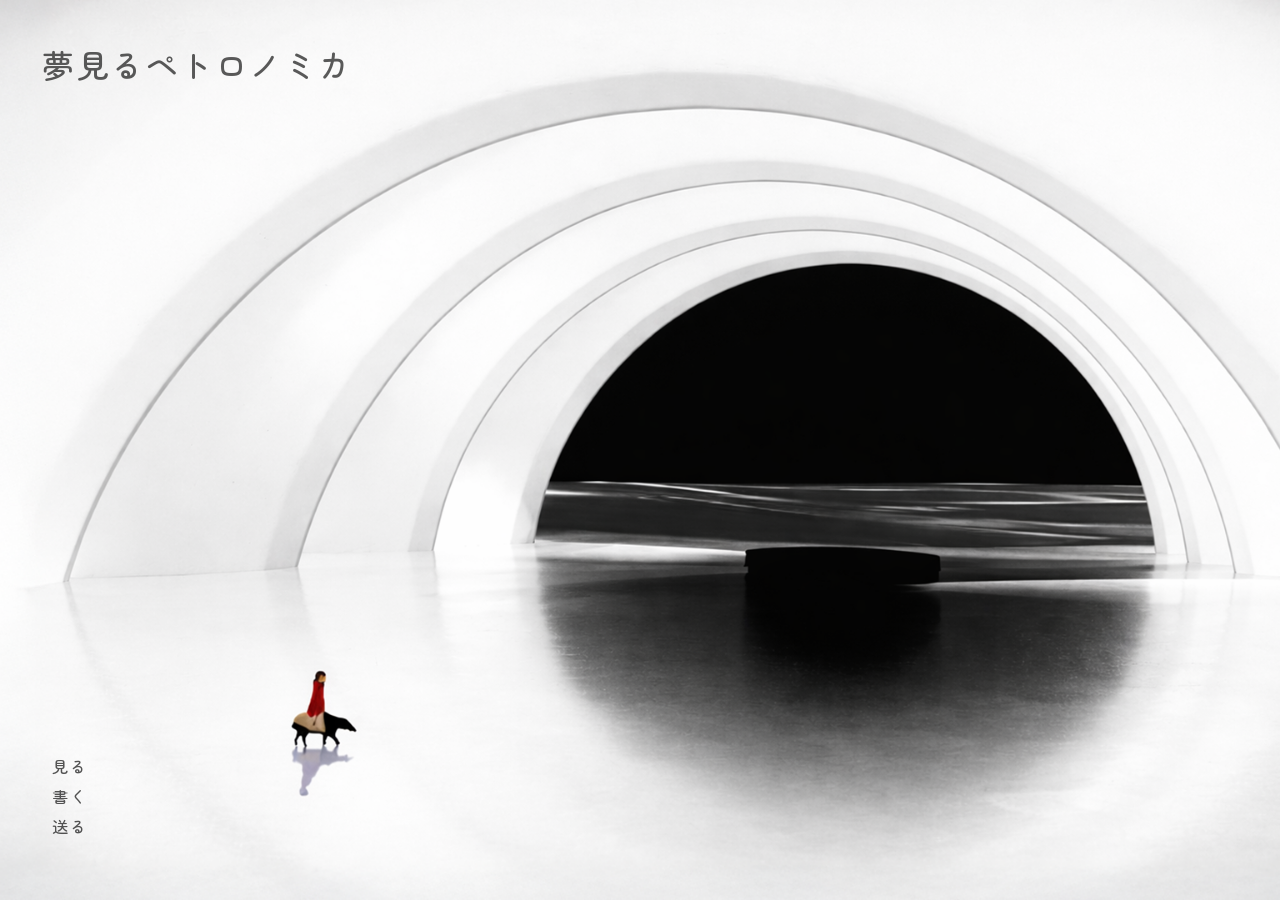
==== index.html @ 41ba5714 "first commit" ====
<!-- index.html -->
<!DOCTYPE html>
<html lang="ja">
<head>
  <meta charset="UTF-8" />
  <meta name="viewport" content="width=device-width, initial-scale=1.0" />
  <title>夢見るペトロノミカ</title>
  <meta name="description" content="夢見るペトロノミカ" />
  <link rel="preconnect" href="https://fonts.googleapis.com" />
  <link rel="preconnect" href="https://fonts.gstatic.com" crossorigin />
  <link href="https://fonts.googleapis.com/css2?family=Zen+Maru+Gothic:wght@400;500&display=swap" rel="stylesheet" />
  <link rel="stylesheet" href="style.css" />
</head>
<body>
  <main class="hero">
    <img src="top_img02.png" alt="夢見るペトロノミカの背景" class="hero__bg" />

    <h1 class="site-title">夢見るペトロノミカ</h1>

    <nav class="site-nav" aria-label="メインメニュー">
      <a href="works.html">見る</a>
      <a href="journal.html">書く</a>
      <a href="contact.html">送る</a>
    </nav>
  </main>
</body>
</html>
---- style.css ----
:root {
    --text: rgba(20, 20, 20, 0.84);
    --text-strong: rgba(20, 20, 20, 0.70);
    --text-soft: rgba(20, 20, 20, 0.72);
    --font-main: "Zen Maru Gothic", "Hiragino Maru Gothic ProN", "Hiragino Sans", "Yu Gothic", "Meiryo", sans-serif;
  }
  
  * {
    box-sizing: border-box;
  }
  
  html,
  body {
    margin: 0;
    width: 100%;
    min-height: 100%;
  }
  
  body {
    background: #f2f2f0;
    color: var(--text);
    font-family: var(--font-main);
    -webkit-font-smoothing: antialiased;
    text-rendering: optimizeLegibility;
  }
  
  img {
    display: block;
    max-width: 100%;
  }
  
  .hero {
    position: relative;
    width: 100%;
    height: 100vh;
    min-height: 680px;
    overflow: hidden;
    background: #f2f2f0;
  }
  
  .hero__bg {
    position: absolute;
    inset: 0;
    width: 100%;
    height: 100%;
    object-fit: cover;
    object-position: center center;
  }
  
  .site-title {
    position: absolute;
    top: 48px;
    left: 42px;
    margin: 0;
    color: var(--text-strong);
    font-size: clamp(2rem, 2vw, 2.5rem);
    font-weight: 500;
    letter-spacing: 0.08em;
    line-height: 1;
  }
  
  .site-nav {
    position: absolute;
    left: 52px;
    bottom: 66px;
    display: flex;
    flex-direction: column;
    align-items: flex-start;
    gap: 14px;
  }
  
  .site-nav a {
    color: var(--text-soft);
    text-decoration: none;
    font-size: clamp(1rem, 1vw, 1.15rem);
    font-weight: 500;
    letter-spacing: 0.12em;
    line-height: 1;
    transition: transform 180ms ease, color 180ms ease, opacity 180ms ease;
  }
  
  .site-nav a:hover,
  .site-nav a:focus-visible {
    color: var(--text-strong);
    transform: translateX(4px);
    outline: none;
  }
  
  @media (max-width: 900px) {
    .hero {
      min-height: 100svh;
    }
  
    .site-title {
      top: 28px;
      left: 24px;
      font-size: 1.5rem;
    }
  
    .site-nav {
      left: 28px;
      bottom: 32px;
      gap: 12px;
    }
  
    .site-nav a {
      font-size: 0.95rem;
    }
  }
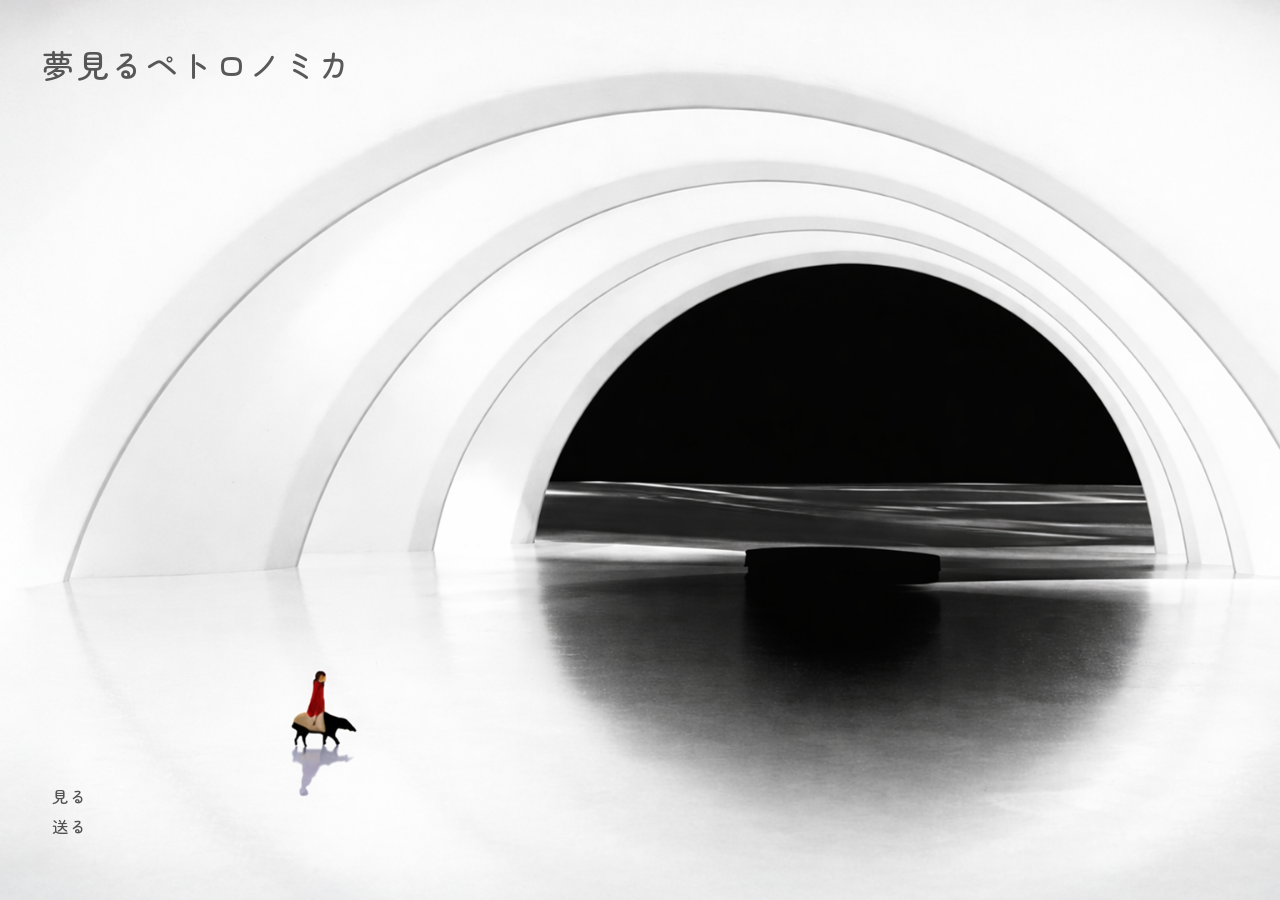
==== commit a0ae860f: "committed" ====
--- a/index.html
+++ b/index.html
@@ -19,7 +19,7 @@
 
     <nav class="site-nav" aria-label="メインメニュー">
       <a href="works.html">見る</a>
-      <a href="journal.html">書く</a>
+      <!-- <a href="journal.html">書く</a> -->
       <a href="contact.html">送る</a>
     </nav>
   </main>
